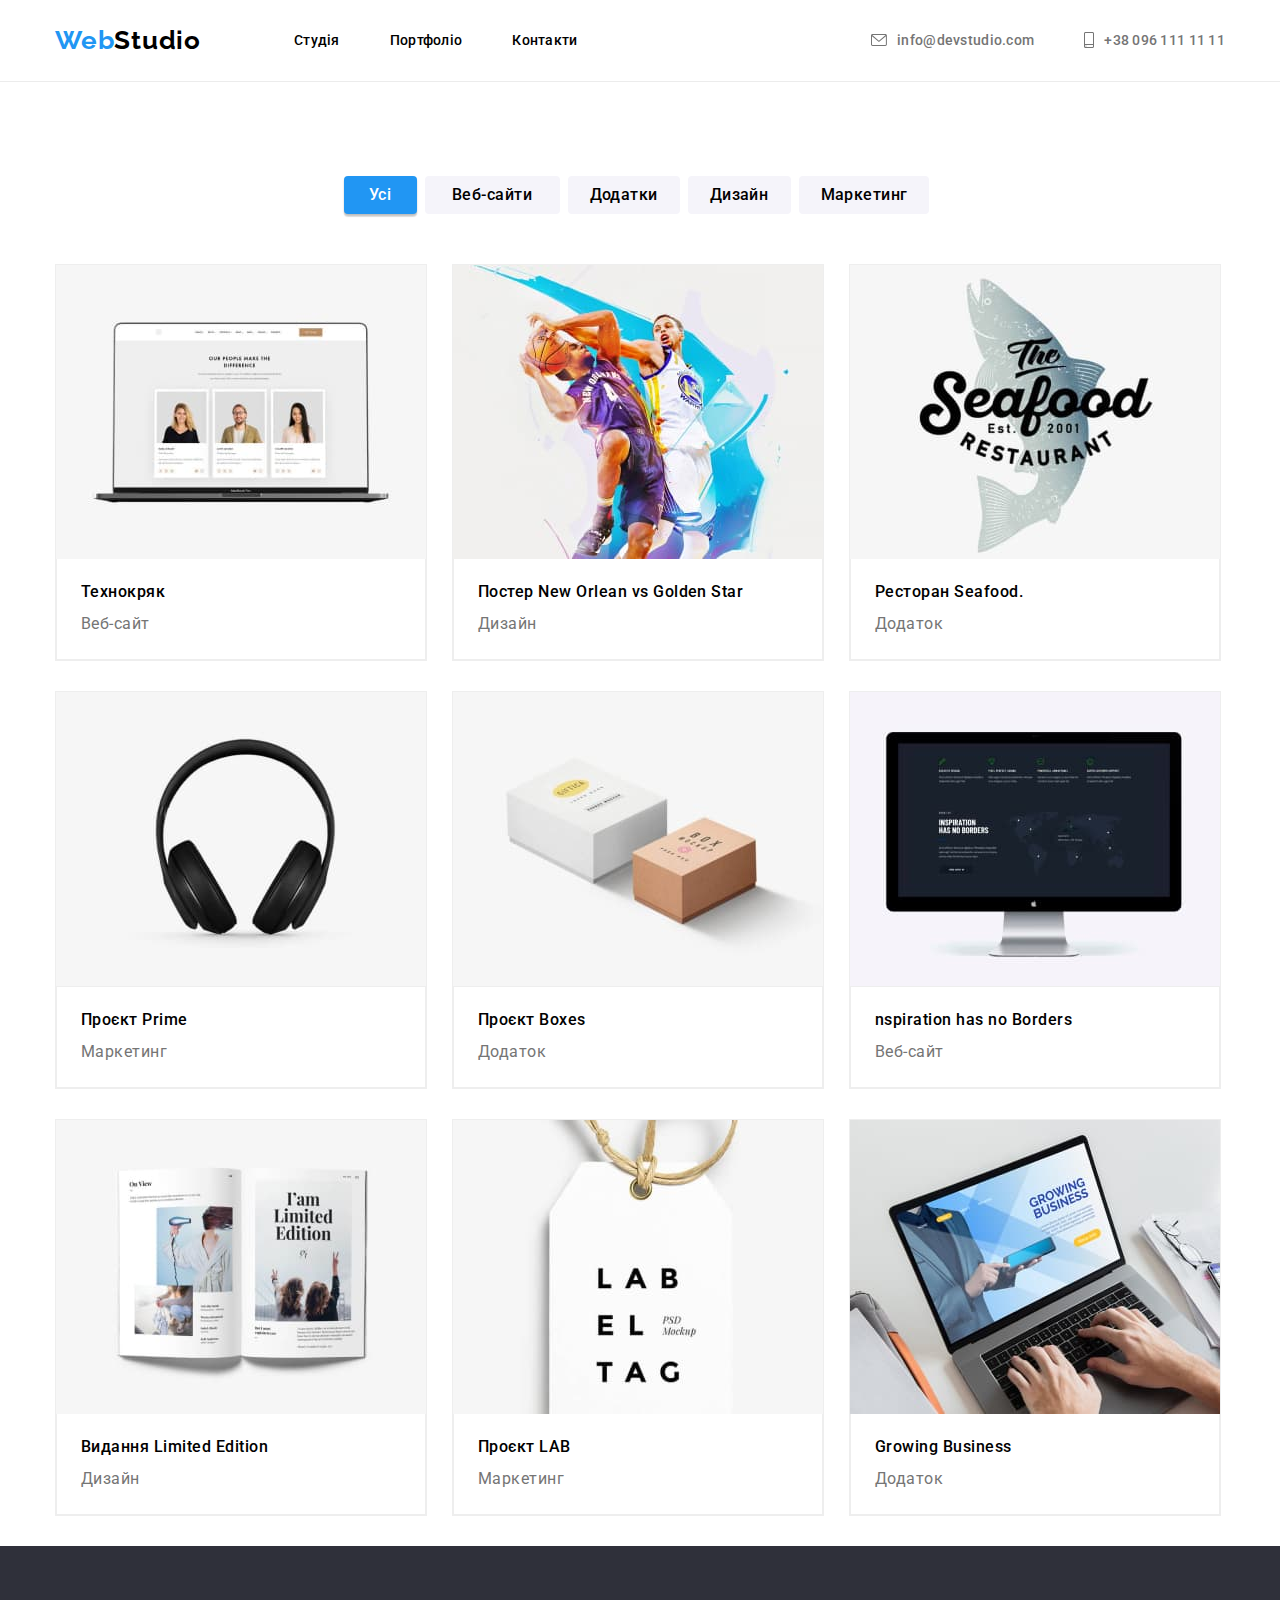
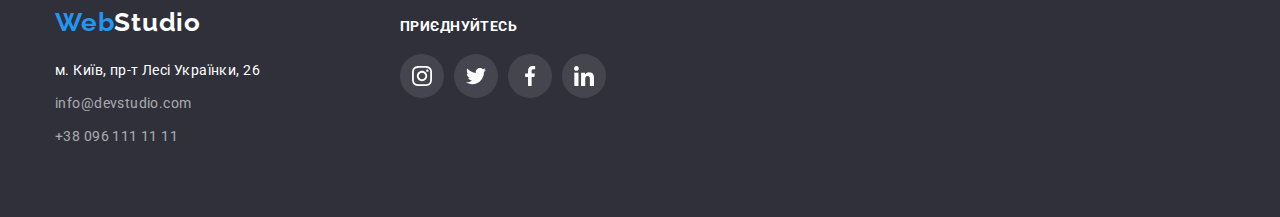
==== portfolio.html @ d48a4774 "update" ====
<!DOCTYPE html>
<html lang="en">
  <head>
    <meta charset="UTF-8" />
    <meta http-equiv="X-UA-Compatible" content="IE=edge" />
    <meta name="viewport" content="width=device-width, initial-scale=1.0" />
    <title>Домашня робота 2</title>
    <link rel="preconnect" href="https://fonts.googleapis.com" />
    <link rel="preconnect" href="https://fonts.gstatic.com" crossorigin />
    <link
      href="https://fonts.googleapis.com/css2?family=Raleway:wght@700&family=Roboto:wght@400;500;700;900&display=swap"
      rel="stylesheet"
    />
    <link
      rel="stylesheet"
      href="https://cdnjs.cloudflare.com/ajax/libs/modern-normalize/1.1.0/modern-normalize.min.css"
    />
    <link rel="stylesheet" href="./css/styles.css" />
  </head>
  <body class="body">
    <!--header-->
    <header class="page-header">
      <div class="container">
        <a class="logo" href="./webstudio">Web<span class="web">Studio</span></a>
        <div class="header-container">
          <ul class="header-list list">
            <li class="page-list">
              <a class="header-list-item header-1st hover-tup" href="./index.html">Студія</a></li>
            <li class="page-list">
              <a class="header-list-item header-2nd hover-tup" href="./portfolio.html">Портфоліо</a></li>
            <li class="page-list">
              <a class="header-list-item hover-tup" href="./contacts.html">Контакти</a></li>
          </ul>
        </div>
        <div class="header-contakts">
          <ul class="header-list list">
            <li class="contacts-link">
              <a class="list-tel hover-tup " href="info@devstudio.com">
                <svg class="mail-icon icon" width="16" height="12">
                <use href="./images/icons.svg#icon-envelope"></use>
              </svg>
                <span>info@devstudio.com</span> </a>
            </li>
            <li class="contacts-link">
              <a class="list-tel hover-tup" href="+380961111111">
                <svg class="mail-icon icon" width="10" height="16">
                <use href="./images/icons.svg#icon-smartphone"></use>
              </svg>
                <span>+38 096 111 11 11</span>
                </a>
            </li>
          </ul>
        </div>
      </div>
    </header>
    <!--main-->
    <main>
      <!--<h1>Прихованка</h1>-->
      <!--проекти-->
      <section class="project">
        <div class="container">
          <ul class="list project-list">
            <li>
              <button
                type="button"
                class="butoon-size list-butoon project-1st-button butoon "
              >
                <span class="project-text-unik">Усі</span>
              </button>
            </li>
            <li>
              <button type="button" class="butoon-size project-2nd-butoon butoon hover-butoon">
                <span class="project-text">Веб-сайти</span>
              </button>
            </li>
            <li>
              <button type="button" class="butoon-size project-3d-butoon butoon hover-butoon">
                <span class="project-text">Додатки</span>
              </button>
            </li>
            <li>
              <button type="button" class="butoon-size project-4r-butoon butoon hover-butoon">
                <span class="project-text">Дизайн</span>
              </button>
            </li>
            <li>
              <button type="button" class="butoon-size project-5v-butoon butoon hover-butoon">
                <span class="project-text">Маркетинг</span>
              </button>
            </li>
          </ul>
          <ul class="list project-job">
            <li class="project-menu">
              <img src="./images/Технохряк.jpg" alt="Технокряк" width="370" />
              <div class="project-aftograv">
                <h2 class="project-text">Технокряк</h2>
                <p class="project-text-link">Веб-сайт</p>
              </div>
            </li>
            <li class="project-menu">
              <div class="img-wrapper">
                <img class="projact-img"
                src="./images/Постер_New Orlean_vs_Golden_Star.jpg"
                width="370"
                alt="Постер_New Orlean_vs_Golden_Star"
              />
              </div>
              <div class="img-description">
                <span class="img-text">
                  Ресурс пропонує комплексні пропозиції з різним рівнем функціоналу та сервісів. Все це дозволить відвідувачу отримати вичерпні відомості про компанію чи приватну особу.</span> 
              </div>
              <div class="project-aftograv">
                <h2 class="project-text">Постер New Orlean vs Golden Star</h2>
                <p class="project-text-link">Дизайн</p>
              </div>
            </li>
            <li class="project-menu">
              <img src="./images/Ресторан_Seafood.jpg" alt="Ресторан_Seafood." width="370" />
              <div class="project-aftograv">
                <h2 class="project-text">Ресторан Seafood.</h2>
                <p class="project-text-link">Додаток</p>
              </div>
            </li>
            <li class="project-menu">
              <img src="./images/Проєкт_Prime.jpg" alt="Проєкт_Prime" width="370" />
              <div class="project-aftograv">
                <h2 class="project-text">Проєкт Prime</h2>
                <p class="project-text-link">Маркетинг</p>
              </div>
            </li>
            <li class="project-menu">
              <img src="./images/Проєкт_Boxes.jpg" alt="Проєкт_Boxes" width="370" />
              <div class="project-aftograv">
                <h2 class="project-text">Проєкт Boxes</h2>
                <p class="project-text-link">Додаток</p>
              </div>
            </li>
            <li class="project-menu">
              <img
                src="./images/Inspiration_has_no_Borders.jpg"
                alt="nspiration_has_no_Borders"
                width="370"
              />
              <div class="project-aftograv">
                <h2 class="project-text">nspiration has no Borders</h2>
                <p class="project-text-link">Веб-сайт</p>
              </div>
            </li>
            <li class="project-menu">
              <img
                src="./images/Видання_Limited_Edition.jpg"
                alt="Видання_Limited_Edition"
                width="370"
              />
              <div class="project-aftograv">
                <h2 class="project-text">Видання Limited Edition</h2>
                <p class="project-text-link">Дизайн</p>
              </div>
            </li>
            <li class="project-menu">
              <img src="./images/Проєкт_LAB.jpg" alt="Проєкт_LAB" width="370" />
              <div class="project-aftograv">
                <h2 class="project-text">Проєкт LAB</h2>
                <p class="project-text-link">Маркетинг</p>
              </div>
            </li>
            <li class="project-menu">
              <img src="./images/Growing_Business.jpg" alt="Growing_Business" width="370" />
              <div class="project-aftograv">
                <h2 class="project-text">Growing Business</h2>
                <p class="project-text-link">Додаток</p>
              </div>
            </li>
          </ul>
        </div>
      </section>
    </main>
    <!--footer-->
    <footer class="address">
      <div class="container">
        <div class="all-address">
          <a class="logo address-logo" href="./webstudio">Web<span class="web-2">Studio</span> </a>
        <div class="address-link">
          <address class="all-address">
               <ul class="list">
              <li class="address-li">
                <a
                  class="address-link-link hover-tup"
                  href="https://goo.gl/maps/J3TThGuoo7Lbi47X8"
                  target="_blank"
                  rel="noopener norefferer nofollow"
                  >м. Київ, пр-т Лесі Українки, 26</a
                >
              </li>
              <li class="address-li">
                <a class="address-link hover-tup" href="mailto:info@devstudio.com"
                  >info@devstudio.com</a
                >
              </li>
              <li class="address-li">
                <a class="address-link hover-tup" href="tel+380961111111">+38 096 111 11 11</a>
              </li>
            </ul>
            </div>
          </div>
        
            <div class="butoon-address">
              <h2 class="come-here">ПРИЄДНУЙТЕСЬ</h2>
                <ul class="goin-here list">
                  <li class="goin-link link"><a href="" class="a-goin">
                    <svg class="icon-link" width="20" height="20">
                      <use href="./images/icons.svg#icon-instagram"></use>
                    </svg>
                  </a></li>
                  <li class="goin-link link"><a href="" class="a-goin">
                    <svg class="icon-link" width="20" height="20">
                      <use href="./images/icons.svg#icon-twitter"></use>
                    </svg>
                  </a></li>
                  <li class="goin-link link"><a href="" class="a-goin">
                    <svg class="icon-link" width="20" height="20">
                      <use href="./images/icons.svg#icon-facebook"></use>
                    </svg>
                  </a></li>
                  <li class="goin-link link"><a href="" class="a-goin">
                    <svg class="icon-link" width="20" height="20">
                      <use href="./images/icons.svg#icon-linkedin"></use>
                    </svg>
                  </a></li>
                </ul>
            </div>
          </address>
        </div>
      </div>
    </footer>
    <script src="./js/modal.js"></script>
  </body>
</html>
---- css/styles.css ----
/* global style */
body {
  font-family: 'Roboto', sans-serif;
  background: #f5f5f5;
  background: #ffffff;
  margin: 0 auto;
}
:root {
  --brand-color: #212121;
  --second-color: #757575;
  --next-color: #ffffff;
  --bornon: none;
  --header-hover: #2196f3;
}
.container {
  width: 1200px;
  margin: 0 auto;
  padding: 0 15px;
}
.logo {
  font-family: 'Raleway', sans-serif;
}
a {
  text-decoration: none;
}
.list {
  list-style: none;
  padding-left: 0;
  margin: 0;
}
.logo {
  font-weight: 700;
  font-size: 26px;
  line-height: calc(32 / 26);
  letter-spacing: 0.03em;
  color: var(--header-hover);
}
.web {
  color: black;
}
.butoon {
  cursor: pointer;
}

h1,
h2,
p {
  margin: 0;
}

/* HW-01 */

/* header */

.page-header .container {
  padding-top: 24px;
  padding-bottom: 25px;
  display: flex;
  align-items: center;
  background-color: #ffffff;
}
.page-header .logo {
  margin-right: 93px;
}
.header-list {
  display: flex;
  align-items: center;
}
.page-list .header-list{
  position: relative;
}
.header-list .header-list-item {
  font-weight: 500;
  font-size: 14px;
  line-height: 16px;
  letter-spacing: 0.02em;
  color: black;
  margin-right: 50px;
}
.hover-tup:hover,
.hover-tup:focus {
  color: var(--header-hover);
  transition: color 250ms 
  cubic-bezier(0.4, 0, 0.2, 1);
}
.hover-tup:hover .icon,
.hover-tup:focus .icon {
  stroke: var(--header-hover);
  transition: color 250ms 
  cubic-bezier(0.4, 0, 0.2, 1);
}
.header-contakts .header-list-item {
  font-weight: 500;
  font-size: 14px;
  line-height: 16px;
  letter-spacing: 0.02em;
  color: black;
  margin-right: 50px;
}
.header-contakts {
  margin-left: auto;
  justify-content: center;
}
.list-tel {
  font-weight: 500;
  font-size: 14px;
  line-height: 16px;
  letter-spacing: 0.02em;
  color: var(--second-color);
   display: flex;
  align-items: center;
}
.contacts-link:first-child {
  margin-right: 50px;
}

.mail-icon {
  margin-right: 10px;
  fill: #757575;
}

/* hero */

.hero {
  margin: 0 auto;
  width: 1600px;
  background-color: #2f303a;
  padding-top: 200px;
  padding-bottom: 200px;
  background-image: linear-gradient(rgba(47, 48, 58, 0.4), rgba(47, 48, 58, 0.4)),
    url(../images/all-team.jpg);
  background-repeat: no-repeat;
  background-position: 50% 50%;
}
.hero-section {
  font-weight: 900;
  font-size: 44px;
  line-height: calc(60 / 44);
  text-align: center;
  letter-spacing: 0.06em;
  text-transform: uppercase;
  color: var(--next-color);
  margin: 0 auto;
  padding-bottom: 30px;
  max-width: 696px;
}
.hero-button {
  font-weight: 700;
  font-size: 16px;
  line-height: calc(30 / 16);
  display: flex;
  letter-spacing: 0.06em;
  color: var(--next-color);
  margin: 0 auto;
  padding: 10px 32px;
  border-radius: 4px;
  background: var(--header-hover);
  border: var(--bornon);
}
.only-this-butoon:hover,
.only-this-butoon:focus {
background: #188CE8;
box-shadow: 0px 4px 4px rgba(0, 0, 0, 0.15);
border-radius: 4px;
transition: color 250ms 
  cubic-bezier(0.4, 0, 0.2, 1);
}

/* proda */

.proda-list {
  padding: 0;
  margin: 0;
  display: flex;
  list-style: none;
}
.proda {
  padding-top: 94px;
  padding-bottom: 94px;
}
.proda-list-item {
  flex-basis: calc((100% - 3 * 30px) / 4);
}
.big-icon{
  background: #F5F4FA;
    width: 270px;
  height: 120px;
  display: flex;
  align-items: center;
  justify-content: center;
}
.proda-icon {
  border-radius: 4px;
}
.proda-list-item:not(:last-child) {
  margin-right: 30px;
  width: 270px;
  height: 120px;
}
.proda-link {
  font-weight: 700;
  font-size: 14px;
  line-height: calc(16 / 12);
  letter-spacing: 0.03em;
  text-transform: uppercase;
  color: var(--brand-color);
}
.proda-link-link {
  font-weight: 400;
  font-size: 14px;
  line-height: calc(24 / 14);
  letter-spacing: 0.03em;
  color: var(--second-color);
}

/* work */

.work-link {
  font-weight: 700;
  font-size: 36px;
  line-height: calc(42 / 36);
  text-align: center;
  letter-spacing: 0.03em;
  color: var(--brand-color);
  margin-bottom: 50px;
}
.work .list {
  padding: 0;
  margin: 0;
  display: flex;
  list-style: none;
}
.work {
  padding-bottom: 94px;
}
.work-img {
  flex-basis: calc((100% - 2 * 30px) / 3);
  position: relative;
}
.work-img:not(:last-child) {
  margin-right: 30px;
}
.work-active{
  background: rgba(47, 48, 58, 0.8);
  height: 70px;
  position: absolute;
  width: 100%;
  bottom: 0;
  margin-bottom: 5px;
  display: flex;
  justify-content: center;
 
}
.active-text{
  font-weight: 700;
font-size: 14px;
line-height: 16px;
letter-spacing: 0.03em;
text-transform: uppercase;
color: #FFFFFF;
display: flex;
    align-content: space-around;
    align-items: center;
}

/* team */

.team {
  background: #f5f4fa;
  padding-top: 94px;
  padding-bottom: 94px;
}
.team-link {
  background: var(--next-color);
  background: #ffffff;
  box-shadow: 0px 1px 3px rgba(0, 0, 0, 0.12), 0px 1px 1px rgba(0, 0, 0, 0.14),
    0px 2px 1px rgba(0, 0, 0, 0.2);
  border-radius: 0px 0px 4px 4px;
  height: 426px;
}
.team-link:not(:last-child) {
  margin-right: 30px;
  flex-basis: calc((100% - 3 * 30px) / 4);
}
.team-link:not(:first-child) {
  margin-left: 30px;
}
.team-line {
  font-weight: 700;
  font-size: 36px;
  line-height: calc(42 / 36);
  text-align: center;
  letter-spacing: 0.03em;
  color: var(--brand-color);
  margin-bottom: 50px;
}
.all-team {
  padding-bottom: 94px;
}
.team .list {
  padding: 0;
  margin: 0;
  display: flex;
  list-style: none;
}
.team-list {
  font-weight: 700;
  font-size: 14px;
  line-height: calc(16 / 12);
  letter-spacing: 0.03em;
  text-transform: uppercase;
  color: var(--brand-color);
  margin-top: 30px;
  text-align: center;
  margin-bottom: 10px;
}
.team-link-list {
  font-weight: 400;
  font-size: 14px;
  line-height: calc(24 / 14);
  letter-spacing: 0.03em;
  color: var(--second-color);
  text-align: center;
}
.team .icons {
  margin-right: 10px;
  margin-top: 16px;
  margin-bottom: 30px;
}
.team .social-link:hover,
.team .social-link:focus {
  background-color: #2196f3;
  transition: color 250ms 
  cubic-bezier(0.4, 0, 0.2, 1);
}

.icon-link {
  fill: #afb1b8;
}
.team .social-link:hover .icon-link,
.team .social-link:focus .icon-link {
  fill: #ffffff;
  transition: color 250ms 
  cubic-bezier(0.4, 0, 0.2, 1);
}
.social-icons {
  justify-content: center;
}
.social-link {
  width: 44px;
  height: 44px;
  border-radius: 50%;
  display: flex;
  align-items: center;
  justify-content: center;
}
.team .icons:last-child {
  margin-right: 0;
}
.alltime-clients {
  padding-top: 94px;
  padding-bottom: 94px;
  align-items: center;
  justify-content: center;
  background: #ffffff;
  margin: 0 auto;
}
.under-clients {
  width: 1200px;
  margin: 0 auto;
}
.alltime-clients-list {
  font-weight: 700;
  font-size: 36px;
  line-height: 42px;
  text-align: center;
  letter-spacing: 0.03em;
  color: #212121;
  margin-bottom: 50px;
}
.compain-link {
display: inline-block;

}
.compain-list {
  width: 100%;
  height: 100%;
  color: #afb1b8;
  border: 1px solid #afb1b8;
  border-radius: 4px;
    display: flex;
  align-items: center;
  justify-content: center;
}
.icon-logo {
  margin: 16px 32px;
  fill: currentColor;
}
.compain-link:not(:last-child) {
  margin-right: 20px;
}
.alltime-clients .compain-list:hover ,
.alltime-clients .compain-list:focus {
  color: #2196f3;
  border: 1px solid #2196f3;
  border-radius: 4px;
  transition: color 250ms 
  cubic-bezier(0.4, 0, 0.2, 1);
}
/* footer */

.footer {
  padding-bottom: 60px;
}
.address .container {
  display: flex;
  background-color: #2f303a;
}
.address {
  padding-top: 60px;
  background-color: #2f303a;
  padding-bottom: 60px;
  margin: 0 auto;
  display: flex;
  align-items: baseline;
}
.address-link-link {
  font-weight: 400;
  font-size: 14px;
  line-height: calc(24 / 14);
  letter-spacing: 0.03em;
  color: var(--next-color);
}
.address-link {
  font-weight: 400;
  font-size: 14px;
  line-height: calc(24 / 14);
  letter-spacing: 0.03em;
  color: rgba(255, 255, 255, 0.6);
}
.address .logo {
  display: block;
  padding-bottom: 20px;
}
.address-li {
  margin-bottom: 9px;
}
.all-address {
  margin-right: 70px;
}
.come-here {
  font-weight: 700;
  font-size: 14px;
  line-height: 16px;
  letter-spacing: 0.03em;
  color: #ffffff;
  margin-bottom: 20px;
}
.butoon-address{
  padding-top: 12px;
}
.goin-here {
  display: flex;
  align-items: center;
  justify-content: center;
}
.goin-link {
  width: 44px;
  height: 44px;
  margin-right: 10px;
}
.goin-link:last-child {
  margin-right: 0;
}
.a-goin:hover,
.a-goin:focus {
  background-color: #2196f3;
  transition: color 250ms 
  cubic-bezier(0.4, 0, 0.2, 1);
}
.a-goin {
  width: 100%;
  height: 100%;
  border-radius: 50%;
  display: flex;
  align-items: center;
  justify-content: center;
  background: rgba(255, 255, 255, 0.1);
}
.address .icon-link {
  fill: #ffffff;
}

/* HW-02  */
.page-header {
  border-bottom: 1px solid #ececec;
}
.header-lynk {
  font-weight: 500;
  font-size: 14px;
  line-height: calc(16 / 14);
  letter-spacing: 0.02em;
  color: var(--brand-color);
}
.list-tel {
  font-weight: 500;
  font-size: 14px;
  line-height: calc(16 / 14);
  letter-spacing: 0.02em;
  color: var(--second-color);
}

/* project */

.project {
  padding-top: 94px;
}
.project-list .project-text:hover, 
.project-list .project-text:focus {
  color: #ffffff;
  transition: color 250ms 
  cubic-bezier(0.4, 0, 0.2, 1);
}
.project-list {
  display: flex;
  justify-content: center;

  margin-bottom: 50px;
}
.project .butoon {
  margin-right: 8px;
}
.project-1st-button {
  width: 73px;
  height: 38px;
  left: 512px;
  top: 174px;
  background: var(--header-hover);
  box-shadow: 0px 3px 1px rgba(0, 0, 0, 0.1), 0px 1px 2px rgba(0, 0, 0, 0.08),
    0px 2px 2px rgba(0, 0, 0, 0.12);
  border-radius: 4px;
  border: var(--bornon);
}
.project-2nd-butoon {
  width: 135px;
  height: 38px;
  left: 593px;
  top: 174px;
  background: #f5f4fa;
  border-radius: 4px;
  border: var(--bornon);
}
.project-3d-butoon {
  width: 112px;
  height: 38px;
  left: 726px;
  top: 174px;
  background: #f5f4fa;
  border-radius: 4px;
  border: var(--bornon);
}
.project-4r-butoon {
  width: 103px;
  height: 38px;
  left: 846px;
  top: 174px;
  background: #f5f4fa;
  border-radius: 4px;
  border: var(--bornon);
}
.project-5v-butoon {
  width: 130px;
  height: 38px;
  left: 957px;
  top: 174px;
  background: #f5f4fa;
  border-radius: 4px;
  border: var(--bornon);
}
.project .hover-butoon:hover,
.project .hover-butoon:focus{
  color: #ffffff;
  background: #2196f3;
  transition: color 250ms 
  cubic-bezier(0.4, 0, 0.2, 1);
}
 
.butoon-size {
  padding: 6px 22px;
}
.project-menu {
  flex-basis: calc((100% - 3 * 30px) / 3);
  margin-right: 25px;
  margin-bottom: 30px;
  background: #FFFFFF;
border: 1px solid #EEEEEE;
}
.project-menu:hover,
.project-menu:focus{
box-shadow: 0px 1px 1px rgba(0, 0, 0, 0.12), 
0px 4px 4px rgba(0, 0, 0, 0.06), 
1px 4px 6px rgba(0, 0, 0, 0.16);
  transition: color 250ms 
  cubic-bezier(0.4, 0, 0.2, 1);
 }


.project-text {
  font-weight: 500;
  font-size: 16px;
  line-height: 26px;
  letter-spacing: 0.03em;
}
.project-job .project-text {
  margin-bottom: 4px;
}
.project-text-unik {
  font-weight: 500;
  font-size: 16px;
  line-height: 26px;
  text-align: center;
  letter-spacing: 0.03em;
  color: #ffffff;
}
.project-text-link {
  font-weight: 400;
  font-size: 16px;
  line-height: calc(30 / 16);
  letter-spacing: 0.03em;
  color: var(--second-color);
}
.project-aftograv {
  padding: 20px 24px;
  border: 1px solid #eeeeee;
  margin-top: -5px;
}
.project-job {
  padding: 0;
  margin: 0;
  margin-right: -30px;
  display: flex;
  list-style: none;
  flex-wrap: wrap;
}
.img-wrapper{
  position: relative;
}
.img-description{
  background: rgba(33, 150, 243, 0.9);
opacity: 0;
position: absolute;
bottom: 0;
width: 100%;
display: flex;
justify-content: center;
}
.img-text{
  font-weight: 400;
font-size: 18px;
line-height: 28px;
letter-spacing: 0.03em;
color: #FFFFFF;
}

/* address */
.footer {
  background-color: #2f303a;
  margin: 0 auto;
  width: 1600px;
}
.adres-link {
  font-weight: 400;
  font-size: 14px;
  line-height: calc(24 / 14);
  letter-spacing: 0.03em;
  color: var(--next-color);
}
.address-li {
  font-style: normal;
}
.adres-tel {
  font-weight: 400;
  font-size: 14px;
  line-height: calc(24 / 14);
  letter-spacing: 0.03em;
  color: rgba(255, 255, 255, 0.6);
}
.web-2 {
  color: var(--next-color);
}
.footer {
  padding-top: 60px;
}
.footer .list {
  margin-top: 20px;
}
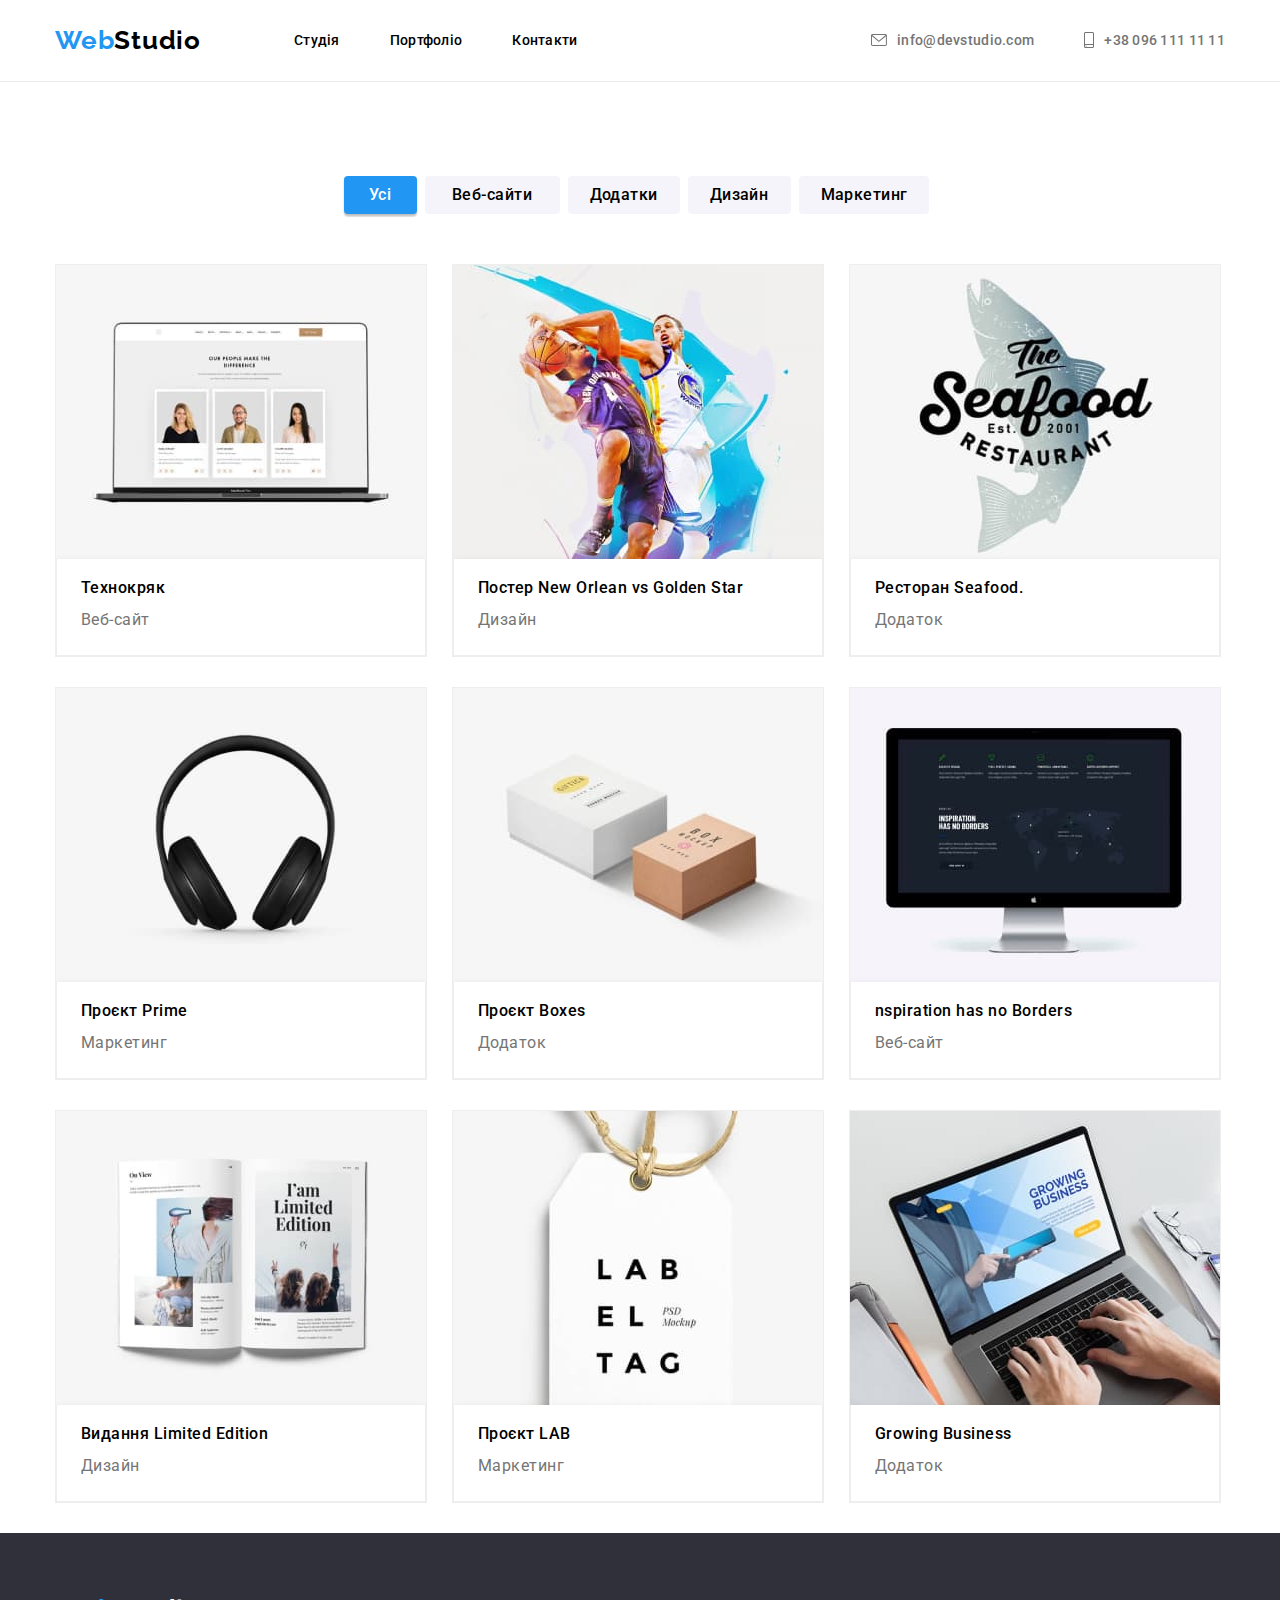
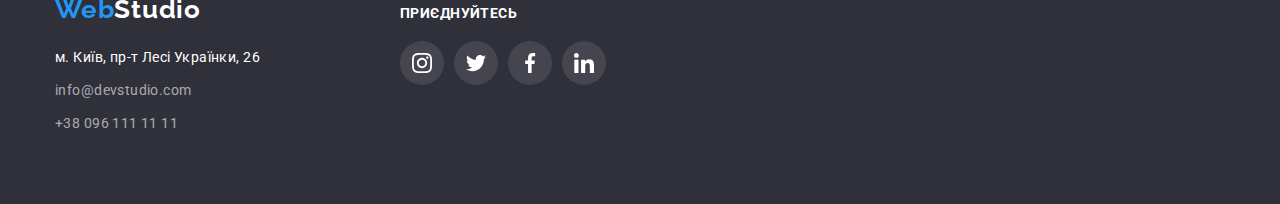
==== commit 423b41d7: "update" ====
--- a/portfolio.html
+++ b/portfolio.html
@@ -91,7 +91,12 @@
           </ul>
           <ul class="list project-job">
             <li class="project-menu">
-              <img src="./images/Технохряк.jpg" alt="Технокряк" width="370" />
+              <div class="img-wrapper">
+              <img class="projact-img" src="./images/Технохряк.jpg" alt="Технокряк" width="370" />
+              <div class="project-description"><span class="img-text">Ресурс пропонує комплексні пропозиції з різним рівнем функціоналу та сервісів. Все це дозволить відвідувачу отримати вичерпні відомості про компанію чи приватну особу.</span>
+              </div>
+              </div>
+              
               <div class="project-aftograv">
                 <h2 class="project-text">Технокряк</h2>
                 <p class="project-text-link">Веб-сайт</p>
@@ -104,68 +109,95 @@
                 width="370"
                 alt="Постер_New Orlean_vs_Golden_Star"
               />
-              </div>
-              <div class="img-description">
-                <span class="img-text">
-                  Ресурс пропонує комплексні пропозиції з різним рівнем функціоналу та сервісів. Все це дозволить відвідувачу отримати вичерпні відомості про компанію чи приватну особу.</span> 
-              </div>
+             <div class="project-description"><span class="img-text">Ресурс пропонує комплексні пропозиції з різним рівнем функціоналу та сервісів. Все це дозволить відвідувачу отримати вичерпні відомості про компанію чи приватну особу.</span>
+              </div>
+            </div>
+                
               <div class="project-aftograv">
                 <h2 class="project-text">Постер New Orlean vs Golden Star</h2>
                 <p class="project-text-link">Дизайн</p>
               </div>
             </li>
             <li class="project-menu">
-              <img src="./images/Ресторан_Seafood.jpg" alt="Ресторан_Seafood." width="370" />
+              <div class="img-wrapper">
+                <img class="projact-img" src="./images/Ресторан_Seafood.jpg" alt="Ресторан_Seafood." width="370" />
+              <div class="project-description"><span class="img-text">Ресурс пропонує комплексні пропозиції з різним рівнем функціоналу та сервісів. Все це дозволить відвідувачу отримати вичерпні відомості про компанію чи приватну особу.</span>
+              </div>
+              </div>
+              
               <div class="project-aftograv">
                 <h2 class="project-text">Ресторан Seafood.</h2>
                 <p class="project-text-link">Додаток</p>
               </div>
             </li>
             <li class="project-menu">
-              <img src="./images/Проєкт_Prime.jpg" alt="Проєкт_Prime" width="370" />
+              <div class="img-wrapper"><img class="projact-img" src="./images/Проєкт_Prime.jpg" alt="Проєкт_Prime" width="370" />
+              <div class="project-description"><span class="img-text">Ресурс пропонує комплексні пропозиції з різним рівнем функціоналу та сервісів. Все це дозволить відвідувачу отримати вичерпні відомості про компанію чи приватну особу.</span>
+              </div>
+            </div>
+              
               <div class="project-aftograv">
                 <h2 class="project-text">Проєкт Prime</h2>
                 <p class="project-text-link">Маркетинг</p>
               </div>
             </li>
             <li class="project-menu">
-              <img src="./images/Проєкт_Boxes.jpg" alt="Проєкт_Boxes" width="370" />
+              <div class="img-wrapper"><img class="projact-img" src="./images/Проєкт_Boxes.jpg" alt="Проєкт_Boxes" width="370" />
+              <div class="project-description"><span class="img-text">Ресурс пропонує комплексні пропозиції з різним рівнем функціоналу та сервісів. Все це дозволить відвідувачу отримати вичерпні відомості про компанію чи приватну особу.</span>
+              </div>
+            </div>
+              
               <div class="project-aftograv">
                 <h2 class="project-text">Проєкт Boxes</h2>
                 <p class="project-text-link">Додаток</p>
               </div>
             </li>
             <li class="project-menu">
-              <img
+              <div class="img-wrapper"><img class="projact-img"
                 src="./images/Inspiration_has_no_Borders.jpg"
                 alt="nspiration_has_no_Borders"
-                width="370"
-              />
+                width="370"/>
+              <div class="project-description"><span class="img-text">Ресурс пропонує комплексні пропозиції з різним рівнем функціоналу та сервісів. Все це дозволить відвідувачу отримати вичерпні відомості про компанію чи приватну особу.</span>
+              </div></div>
+              
               <div class="project-aftograv">
                 <h2 class="project-text">nspiration has no Borders</h2>
                 <p class="project-text-link">Веб-сайт</p>
               </div>
             </li>
             <li class="project-menu">
-              <img
+              <div class="img-wrapper"><img class="projact-img"
                 src="./images/Видання_Limited_Edition.jpg"
                 alt="Видання_Limited_Edition"
-                width="370"
-              />
+                width="370"/>
+               <div class="project-description"><span class="img-text">Ресурс пропонує комплексні пропозиції з різним рівнем функціоналу та сервісів. Все це дозволить відвідувачу отримати вичерпні відомості про компанію чи приватну особу.</span>
+              </div>
+              </div>
+                
               <div class="project-aftograv">
                 <h2 class="project-text">Видання Limited Edition</h2>
                 <p class="project-text-link">Дизайн</p>
               </div>
             </li>
             <li class="project-menu">
-              <img src="./images/Проєкт_LAB.jpg" alt="Проєкт_LAB" width="370" />
+              <div class="img-wrapper">
+                <img class="projact-img" src="./images/Проєкт_LAB.jpg" alt="Проєкт_LAB" width="370" />
+              <div class="project-description"><span class="img-text">Ресурс пропонує комплексні пропозиції з різним рівнем функціоналу та сервісів. Все це дозволить відвідувачу отримати вичерпні відомості про компанію чи приватну особу.</span>
+              </div>
+              </div>
+              
               <div class="project-aftograv">
                 <h2 class="project-text">Проєкт LAB</h2>
                 <p class="project-text-link">Маркетинг</p>
               </div>
             </li>
             <li class="project-menu">
-              <img src="./images/Growing_Business.jpg" alt="Growing_Business" width="370" />
+              <div class="img-wrapper">
+                <img class="projact-img" src="./images/Growing_Business.jpg" alt="Growing_Business" width="370" />
+              <div class="project-description"><span class="img-text">Ресурс пропонує комплексні пропозиції з різним рівнем функціоналу та сервісів. Все це дозволить відвідувачу отримати вичерпні відомості про компанію чи приватну особу.</span>
+              </div>
+              </div>
+              
               <div class="project-aftograv">
                 <h2 class="project-text">Growing Business</h2>
                 <p class="project-text-link">Додаток</p>
@@ -233,6 +265,5 @@
         </div>
       </div>
     </footer>
-    <script src="./js/modal.js"></script>
   </body>
 </html>
--- a/css/styles.css
+++ b/css/styles.css
@@ -80,13 +80,13 @@
 .hover-tup:hover,
 .hover-tup:focus {
   color: var(--header-hover);
-  transition: color 250ms 
+  transition: 250ms
   cubic-bezier(0.4, 0, 0.2, 1);
 }
 .hover-tup:hover .icon,
 .hover-tup:focus .icon {
   stroke: var(--header-hover);
-  transition: color 250ms 
+  transition: 250ms 
   cubic-bezier(0.4, 0, 0.2, 1);
 }
 .header-contakts .header-list-item {
@@ -162,7 +162,7 @@
 background: #188CE8;
 box-shadow: 0px 4px 4px rgba(0, 0, 0, 0.15);
 border-radius: 4px;
-transition: color 250ms 
+transition: 250ms 
   cubic-bezier(0.4, 0, 0.2, 1);
 }
 
@@ -330,7 +330,7 @@
 .team .social-link:hover,
 .team .social-link:focus {
   background-color: #2196f3;
-  transition: color 250ms 
+  transition: 250ms 
   cubic-bezier(0.4, 0, 0.2, 1);
 }
 
@@ -340,7 +340,7 @@
 .team .social-link:hover .icon-link,
 .team .social-link:focus .icon-link {
   fill: #ffffff;
-  transition: color 250ms 
+  transition: 250ms 
   cubic-bezier(0.4, 0, 0.2, 1);
 }
 .social-icons {
@@ -404,7 +404,7 @@
   color: #2196f3;
   border: 1px solid #2196f3;
   border-radius: 4px;
-  transition: color 250ms 
+  transition: 250ms 
   cubic-bezier(0.4, 0, 0.2, 1);
 }
 /* footer */
@@ -475,7 +475,7 @@
 .a-goin:hover,
 .a-goin:focus {
   background-color: #2196f3;
-  transition: color 250ms 
+  transition: 250ms 
   cubic-bezier(0.4, 0, 0.2, 1);
 }
 .a-goin {
@@ -518,7 +518,7 @@
 .project-list .project-text:hover, 
 .project-list .project-text:focus {
   color: #ffffff;
-  transition: color 250ms 
+  transition: 250ms 
   cubic-bezier(0.4, 0, 0.2, 1);
 }
 .project-list {
@@ -581,78 +581,36 @@
 .project .hover-butoon:focus{
   color: #ffffff;
   background: #2196f3;
-  transition: color 250ms 
+  transition: 250ms 
   cubic-bezier(0.4, 0, 0.2, 1);
 }
  
 .butoon-size {
   padding: 6px 22px;
 }
-.project-menu {
+.project-job .project-menu {
   flex-basis: calc((100% - 3 * 30px) / 3);
   margin-right: 25px;
   margin-bottom: 30px;
   background: #FFFFFF;
 border: 1px solid #EEEEEE;
-}
-.project-menu:hover,
-.project-menu:focus{
-box-shadow: 0px 1px 1px rgba(0, 0, 0, 0.12), 
-0px 4px 4px rgba(0, 0, 0, 0.06), 
-1px 4px 6px rgba(0, 0, 0, 0.16);
-  transition: color 250ms 
-  cubic-bezier(0.4, 0, 0.2, 1);
- }
-
-
-.project-text {
-  font-weight: 500;
-  font-size: 16px;
-  line-height: 26px;
-  letter-spacing: 0.03em;
-}
-.project-job .project-text {
-  margin-bottom: 4px;
-}
-.project-text-unik {
-  font-weight: 500;
-  font-size: 16px;
-  line-height: 26px;
-  text-align: center;
-  letter-spacing: 0.03em;
-  color: #ffffff;
-}
-.project-text-link {
-  font-weight: 400;
-  font-size: 16px;
-  line-height: calc(30 / 16);
-  letter-spacing: 0.03em;
-  color: var(--second-color);
-}
-.project-aftograv {
-  padding: 20px 24px;
-  border: 1px solid #eeeeee;
-  margin-top: -5px;
-}
-.project-job {
-  padding: 0;
-  margin: 0;
-  margin-right: -30px;
-  display: flex;
-  list-style: none;
-  flex-wrap: wrap;
+position: relative;
+cursor: pointer;
 }
 .img-wrapper{
   position: relative;
-}
-.img-description{
+  overflow: hidden;
+  display: block;
+}
+.project-description{
+width: 370px;
+height: 294px;
+    padding: 63px 24px;
   background: rgba(33, 150, 243, 0.9);
-opacity: 0;
-position: absolute;
-bottom: 0;
-width: 100%;
-display: flex;
-justify-content: center;
+  position: absolute;
+  top: 1px;
+ transform: translateY(100%);
+ filter: drop-shadow(0px 4px 4px rgba(0, 0, 0, 0.25));
 }
 .img-text{
   font-weight: 400;
@@ -662,6 +620,64 @@
 color: #FFFFFF;
 }
 
+.project-job .project-menu:hover .project-description,
+.project-job .project-menu:focus .project-description{
+  display: block;
+  transform: translateY(0);
+  transition: transform 250ms
+  cubic-bezier(0.4, 0, 0.2, 1);
+}
+.project-menu:hover,
+.project-menu:focus{
+box-shadow: 0px 1px 1px rgba(0, 0, 0, 0.12), 
+0px 4px 4px rgba(0, 0, 0, 0.06), 
+1px 4px 6px rgba(0, 0, 0, 0.16);
+  transition: 250ms 
+  cubic-bezier(0.4, 0, 0.2, 1);
+ }
+
+
+.project-text {
+  font-weight: 500;
+  font-size: 16px;
+  line-height: 26px;
+  letter-spacing: 0.03em;
+}
+.project-job .project-text {
+  margin-bottom: 4px;
+}
+.project-text-unik {
+  font-weight: 500;
+  font-size: 16px;
+  line-height: 26px;
+  text-align: center;
+  letter-spacing: 0.03em;
+  color: #ffffff;
+}
+.project-text-link {
+  font-weight: 400;
+  font-size: 16px;
+  line-height: calc(30 / 16);
+  letter-spacing: 0.03em;
+  color: var(--second-color);
+}
+.project-aftograv {
+  padding: 20px 24px;
+  border: 1px solid #eeeeee;
+  margin-top: -5px;
+}
+.project-job {
+  padding: 0;
+  margin: 0;
+  margin-right: -30px;
+  display: flex;
+  list-style: none;
+  flex-wrap: wrap;
+}
+.projact-img{
+  display: block;
+}
+
 /* address */
 .footer {
   background-color: #2f303a;
@@ -694,3 +710,51 @@
 .footer .list {
   margin-top: 20px;
 }
+
+/* modal*/
+
+.modal-backdrop {
+  position: fixed;
+  top: 0;
+  bottom: 0;
+  left: 0;
+  right: 0;
+  background-color: rgba(0, 0, 0, 0.8);
+  transition: opacity 250ms, visibility 250ms;
+}
+
+.modal-backdrop.is-hidden .modal {
+  transform: rotate(-180deg);
+}
+
+.modal {
+  width: 500px;
+  height: 400px;
+  position: absolute;
+  top: 50%;
+  left: 50%;
+  transform: translate(-50%, -50%) rotate(0);
+  transition: transform 250ms linear;
+  background-color: #ffffff;
+  border-radius: 20px;
+}
+
+.modal .close-sign {
+  position: absolute;
+  display: flex;
+  justify-content: center;
+  cursor: pointer;
+  align-items: center;
+  top: 10px;
+  right: 10px;
+  width: 30px;
+  height: 30px;
+  border: 1px solid #000000;
+  border-radius: 50%;
+}
+
+.is-hidden {
+  visibility: hidden;
+  opacity: 0;
+  pointer-events: none;
+}
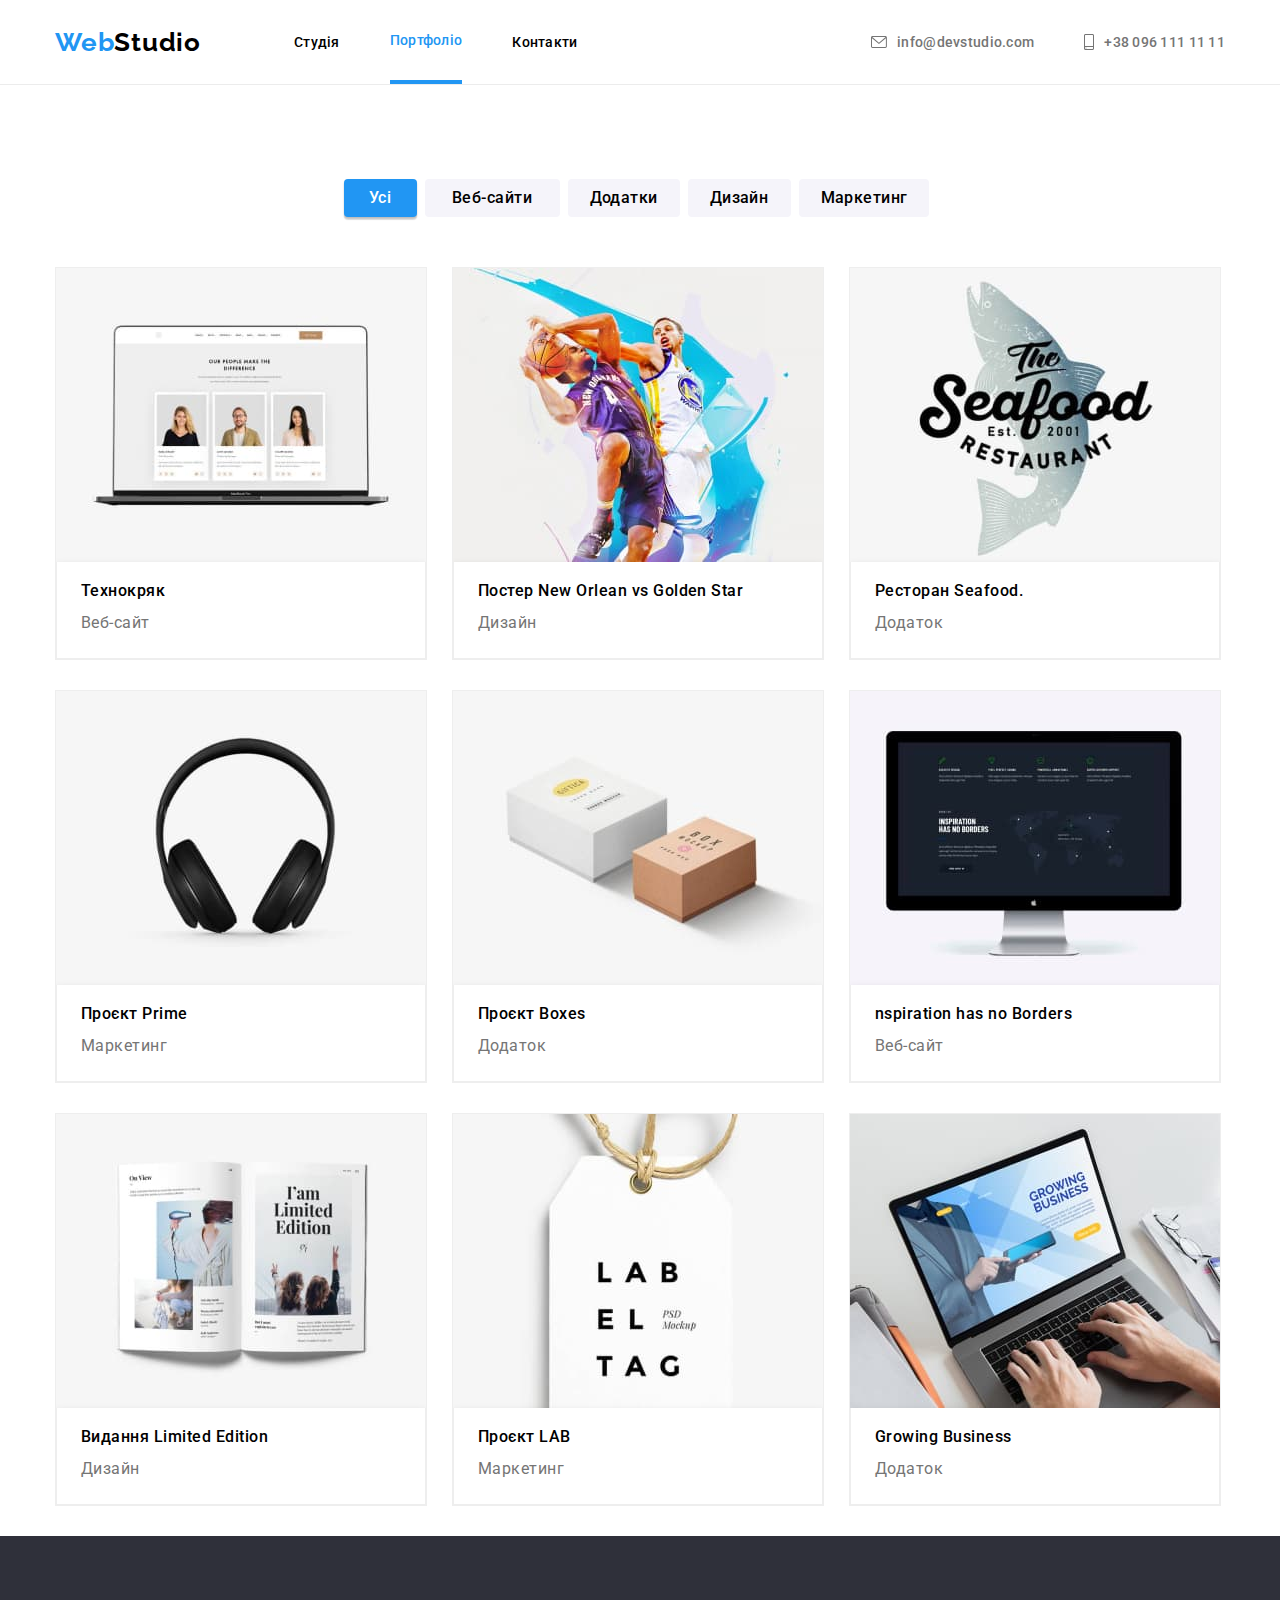
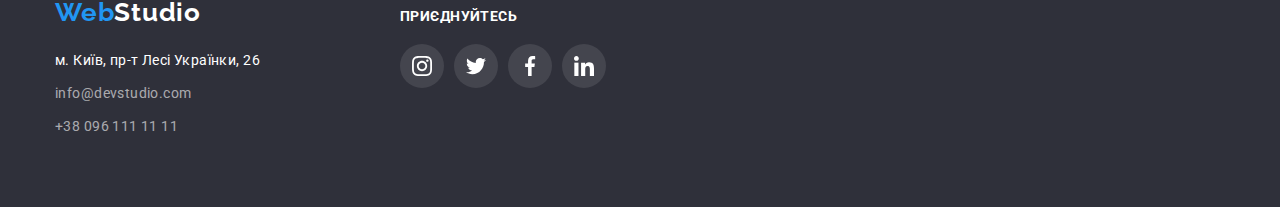
==== commit fc130a51: "update" ====
--- a/portfolio.html
+++ b/portfolio.html
@@ -25,9 +25,9 @@
         <div class="header-container">
           <ul class="header-list list">
             <li class="page-list">
-              <a class="header-list-item header-1st hover-tup" href="./index.html">Студія</a></li>
+              <a class="header-list-item  hover-tup" href="./index.html">Студія</a></li>
             <li class="page-list">
-              <a class="header-list-item header-2nd hover-tup" href="./portfolio.html">Портфоліо</a></li>
+              <a class="active-link header-list-item  hover-tup" href="./portfolio.html">Портфоліо</a></li>
             <li class="page-list">
               <a class="header-list-item hover-tup" href="./contacts.html">Контакти</a></li>
           </ul>
--- a/css/styles.css
+++ b/css/styles.css
@@ -53,8 +53,6 @@
 /* header */
 
 .page-header .container {
-  padding-top: 24px;
-  padding-bottom: 25px;
   display: flex;
   align-items: center;
   background-color: #ffffff;
@@ -69,13 +67,20 @@
 .page-list .header-list{
   position: relative;
 }
-.header-list .header-list-item {
+
+.header-list-item {
   font-weight: 500;
   font-size: 14px;
   line-height: 16px;
   letter-spacing: 0.02em;
   color: black;
   margin-right: 50px;
+  padding: 32px 0;
+  display: block;
+}
+.active-link{
+  color: var(--header-hover);
+  border-bottom: 4px solid var(--header-hover);
 }
 .hover-tup:hover,
 .hover-tup:focus {
@@ -97,6 +102,7 @@
   color: black;
   margin-right: 50px;
 }
+
 .header-contakts {
   margin-left: auto;
   justify-content: center;
@@ -749,7 +755,8 @@
   right: 10px;
   width: 30px;
   height: 30px;
-  border: 1px solid #000000;
+  background: #FFFFFF;
+border: 1px solid rgba(0, 0, 0, 0.1);
   border-radius: 50%;
 }
 
